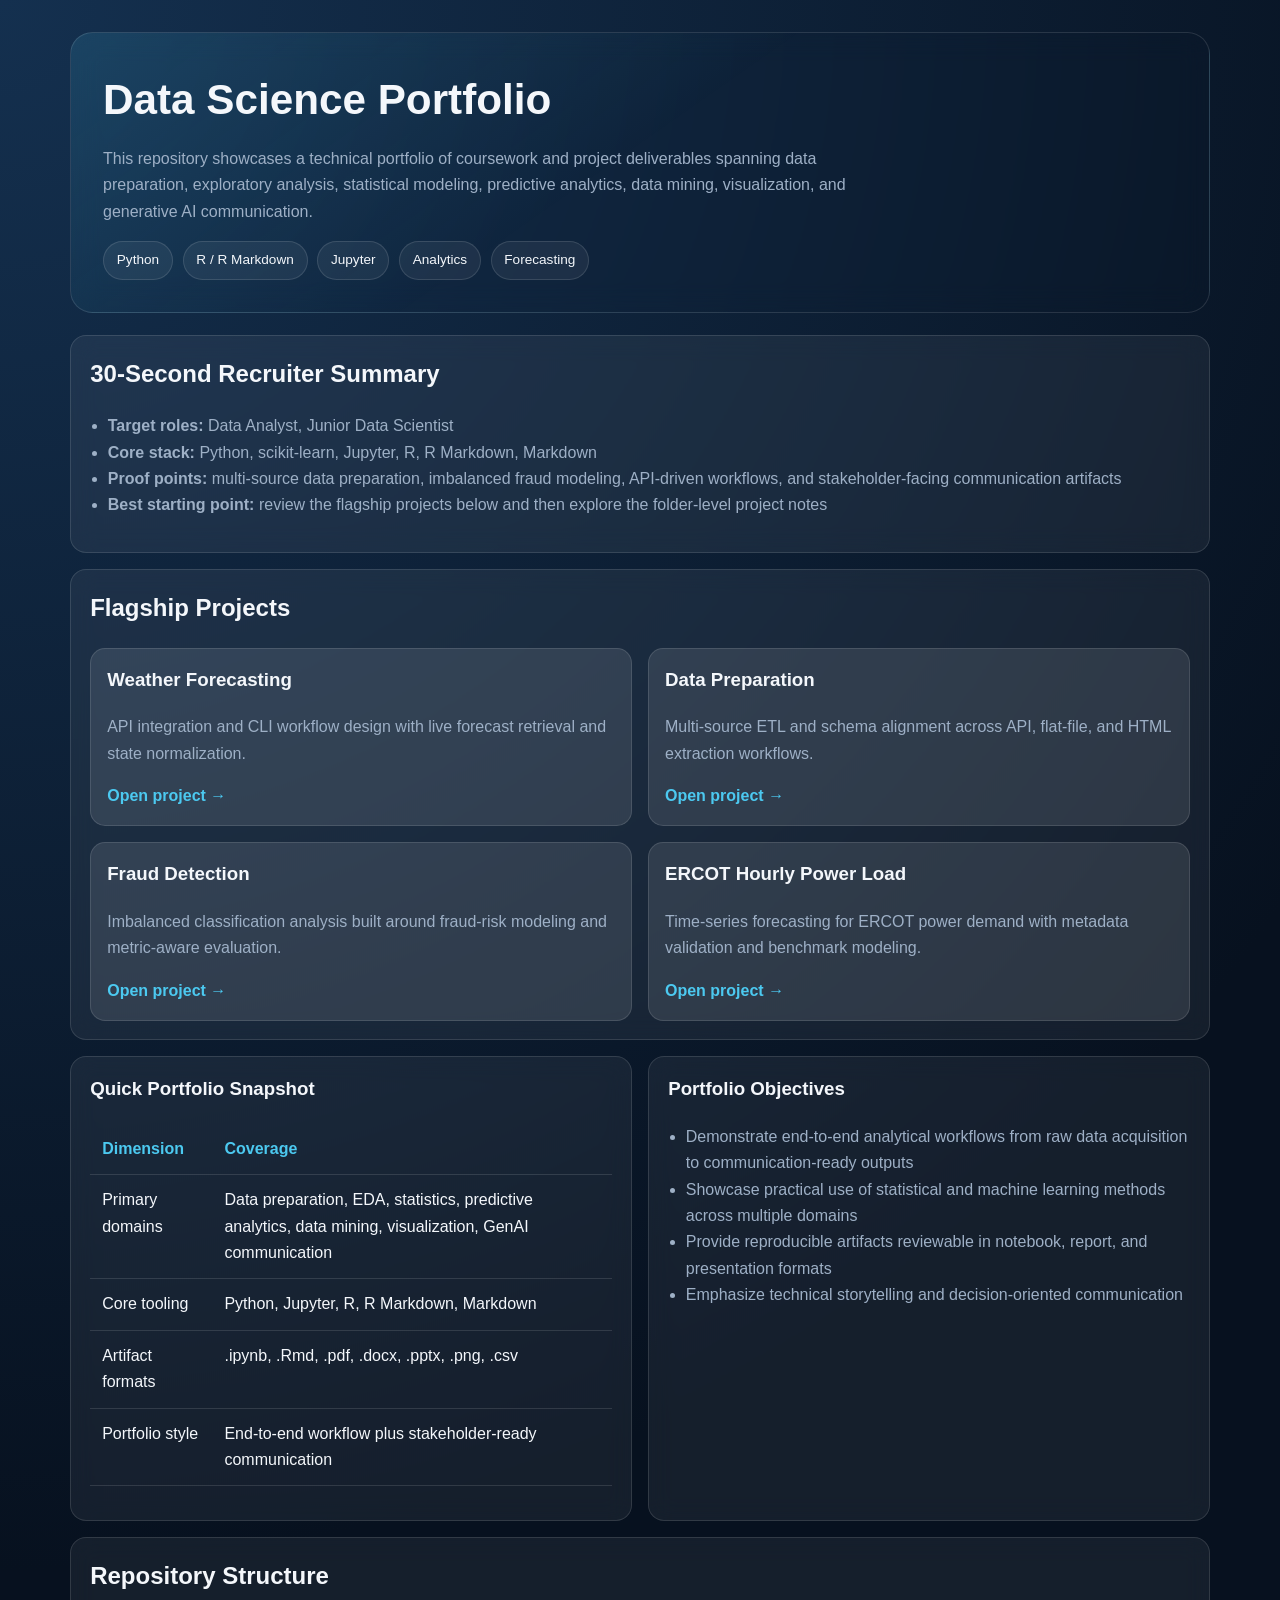
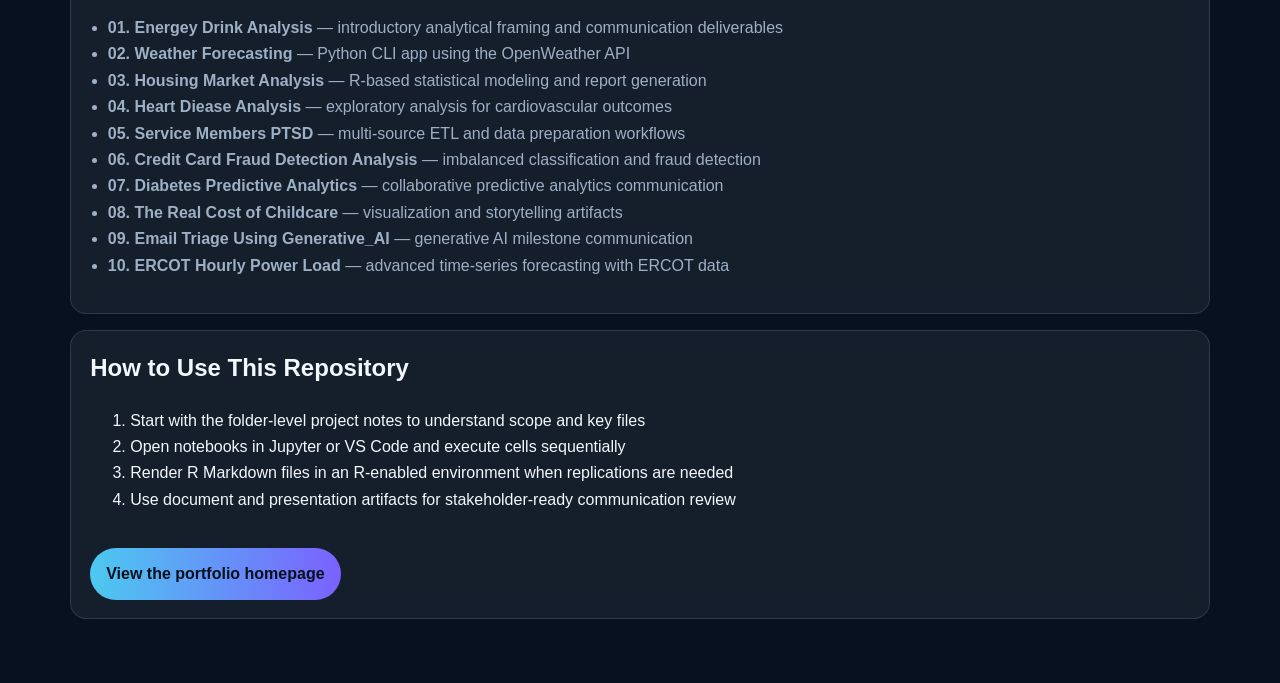
==== README.html @ 95c01aec "created readme.html" ====
<!DOCTYPE html>
<html lang="en">
  <head>
    <meta charset="UTF-8" />
    <meta name="viewport" content="width=device-width, initial-scale=1.0" />
    <title>Data Science Portfolio</title>
    <style>
      :root {
        --bg: #07111f;
        --bg-soft: #0f1c2e;
        --surface: rgba(255, 255, 255, 0.06);
        --surface-strong: rgba(255, 255, 255, 0.1);
        --text: #f4f7fb;
        --muted: #9eb0c6;
        --accent: #4cc9f0;
        --accent-2: #7b61ff;
        --border: rgba(255, 255, 255, 0.12);
      }

      * { box-sizing: border-box; }
      body {
        margin: 0;
        font-family: Inter, "Segoe UI", Roboto, Arial, sans-serif;
        line-height: 1.65;
        color: var(--text);
        background: radial-gradient(circle at top left, #14304f, var(--bg) 60%);
      }
      a { color: inherit; text-decoration: none; }
      .container {
        max-width: 1180px;
        margin: 0 auto;
        padding: 2rem 1.25rem 4rem;
      }
      .hero {
        background: linear-gradient(145deg, rgba(76, 201, 240, 0.14), transparent 48%);
        border: 1px solid var(--border);
        border-radius: 1.4rem;
        padding: 2rem;
        margin-bottom: 1.4rem;
        backdrop-filter: blur(14px);
      }
      .hero h1 { margin: 0 0 0.7rem; font-size: clamp(2rem, 3.3vw, 2.8rem); }
      .hero p { margin: 0; color: var(--muted); max-width: 780px; }
      .badges { display: flex; flex-wrap: wrap; gap: 0.6rem; margin-top: 1rem; }
      .badge {
        display: inline-block;
        padding: 0.45rem 0.8rem;
        border-radius: 999px;
        font-size: 0.85rem;
        background: var(--surface);
        border: 1px solid var(--border);
        color: var(--text);
      }
      .grid { display: grid; grid-template-columns: repeat(2, minmax(0, 1fr)); gap: 1rem; }
      .card {
        background: var(--surface);
        border: 1px solid var(--border);
        border-radius: 1rem;
        padding: 1.1rem 1.2rem;
        backdrop-filter: blur(12px);
      }
      h2, h3 { margin-top: 0; }
      ul { padding-left: 1.1rem; color: var(--muted); }
      table { width: 100%; border-collapse: collapse; margin: 1rem 0; }
      th, td { text-align: left; padding: 0.75rem; border-bottom: 1px solid var(--border); vertical-align: top; }
      th { color: var(--accent); }
      .project-list { display: grid; grid-template-columns: repeat(2, minmax(0, 1fr)); gap: 1rem; }
      .project-item {
        background: var(--surface-strong);
        border: 1px solid var(--border);
        border-radius: 0.95rem;
        padding: 1rem;
      }
      .project-item a { color: var(--accent); font-weight: 600; }
      .muted { color: var(--muted); }
      .cta { margin-top: 1.2rem; display: inline-block; padding: 0.8rem 1rem; border-radius: 999px; background: linear-gradient(90deg, var(--accent), var(--accent-2)); color: #04101c; font-weight: 700; }
      @media (max-width: 780px) {
        .grid, .project-list { grid-template-columns: 1fr; }
        .hero { padding: 1.3rem; }
      }
    </style>
  </head>
  <body>
    <div class="container">
      <section class="hero">
        <h1>Data Science Portfolio</h1>
        <p>
          This repository showcases a technical portfolio of coursework and project deliverables spanning data preparation,
          exploratory analysis, statistical modeling, predictive analytics, data mining, visualization, and generative AI communication.
        </p>
        <div class="badges">
          <span class="badge">Python</span>
          <span class="badge">R / R Markdown</span>
          <span class="badge">Jupyter</span>
          <span class="badge">Analytics</span>
          <span class="badge">Forecasting</span>
        </div>
      </section>

      <section class="card" style="margin-bottom: 1rem;">
        <h2>30-Second Recruiter Summary</h2>
        <ul>
          <li><strong>Target roles:</strong> Data Analyst, Junior Data Scientist</li>
          <li><strong>Core stack:</strong> Python, scikit-learn, Jupyter, R, R Markdown, Markdown</li>
          <li><strong>Proof points:</strong> multi-source data preparation, imbalanced fraud modeling, API-driven workflows, and stakeholder-facing communication artifacts</li>
          <li><strong>Best starting point:</strong> review the flagship projects below and then explore the folder-level project notes</li>
        </ul>
      </section>

      <section class="card" style="margin-bottom: 1rem;">
        <h2>Flagship Projects</h2>
        <div class="project-list">
          <div class="project-item">
            <h3>Weather Forecasting</h3>
            <p class="muted">API integration and CLI workflow design with live forecast retrieval and state normalization.</p>
            <a href="https://github.com/dweder70/wederstrandt_data_science_portfolio/tree/main/02.%20Weather%20Forecasting">Open project →</a>
          </div>
          <div class="project-item">
            <h3>Data Preparation</h3>
            <p class="muted">Multi-source ETL and schema alignment across API, flat-file, and HTML extraction workflows.</p>
            <a href="https://github.com/dweder70/wederstrandt_data_science_portfolio/tree/main/05.%20Service%20Members%20PTSD">Open project →</a>
          </div>
          <div class="project-item">
            <h3>Fraud Detection</h3>
            <p class="muted">Imbalanced classification analysis built around fraud-risk modeling and metric-aware evaluation.</p>
            <a href="https://github.com/dweder70/wederstrandt_data_science_portfolio/tree/main/06.%20Credit%20Card%20Fraud%20Detection%20Analysis">Open project →</a>
          </div>
          <div class="project-item">
            <h3>ERCOT Hourly Power Load</h3>
            <p class="muted">Time-series forecasting for ERCOT power demand with metadata validation and benchmark modeling.</p>
            <a href="https://github.com/dweder70/wederstrandt_data_science_portfolio/tree/main/09.%20Email%20Triage%20Using%20Generative_AI">Open project →</a>
          </div>
        </div>
      </section>

      <section class="grid" style="margin-bottom: 1rem;">
        <div class="card">
          <h3>Quick Portfolio Snapshot</h3>
          <table>
            <tr><th>Dimension</th><th>Coverage</th></tr>
            <tr><td>Primary domains</td><td>Data preparation, EDA, statistics, predictive analytics, data mining, visualization, GenAI communication</td></tr>
            <tr><td>Core tooling</td><td>Python, Jupyter, R, R Markdown, Markdown</td></tr>
            <tr><td>Artifact formats</td><td>.ipynb, .Rmd, .pdf, .docx, .pptx, .png, .csv</td></tr>
            <tr><td>Portfolio style</td><td>End-to-end workflow plus stakeholder-ready communication</td></tr>
          </table>
        </div>
        <div class="card">
          <h3>Portfolio Objectives</h3>
          <ul>
            <li>Demonstrate end-to-end analytical workflows from raw data acquisition to communication-ready outputs</li>
            <li>Showcase practical use of statistical and machine learning methods across multiple domains</li>
            <li>Provide reproducible artifacts reviewable in notebook, report, and presentation formats</li>
            <li>Emphasize technical storytelling and decision-oriented communication</li>
          </ul>
        </div>
      </section>

      <section class="card" style="margin-bottom: 1rem;">
        <h2>Repository Structure</h2>
        <ul>
          <li><strong>01. Energey Drink Analysis</strong> — introductory analytical framing and communication deliverables</li>
          <li><strong>02. Weather Forecasting</strong> — Python CLI app using the OpenWeather API</li>
          <li><strong>03. Housing Market Analysis</strong> — R-based statistical modeling and report generation</li>
          <li><strong>04. Heart Diease Analysis</strong> — exploratory analysis for cardiovascular outcomes</li>
          <li><strong>05. Service Members PTSD</strong> — multi-source ETL and data preparation workflows</li>
          <li><strong>06. Credit Card Fraud Detection Analysis</strong> — imbalanced classification and fraud detection</li>
          <li><strong>07. Diabetes Predictive Analytics</strong> — collaborative predictive analytics communication</li>
          <li><strong>08. The Real Cost of Childcare</strong> — visualization and storytelling artifacts</li>
          <li><strong>09. Email Triage Using Generative_AI</strong> — generative AI milestone communication</li>
          <li><strong>10. ERCOT Hourly Power Load</strong> — advanced time-series forecasting with ERCOT data</li>
        </ul>
      </section>

      <section class="card">
        <h2>How to Use This Repository</h2>
        <ol>
          <li>Start with the folder-level project notes to understand scope and key files</li>
          <li>Open notebooks in Jupyter or VS Code and execute cells sequentially</li>
          <li>Render R Markdown files in an R-enabled environment when replications are needed</li>
          <li>Use document and presentation artifacts for stakeholder-ready communication review</li>
        </ol>
        <a class="cta" href="index.html">View the portfolio homepage</a>
      </section>
    </div>
  </body>
</html>
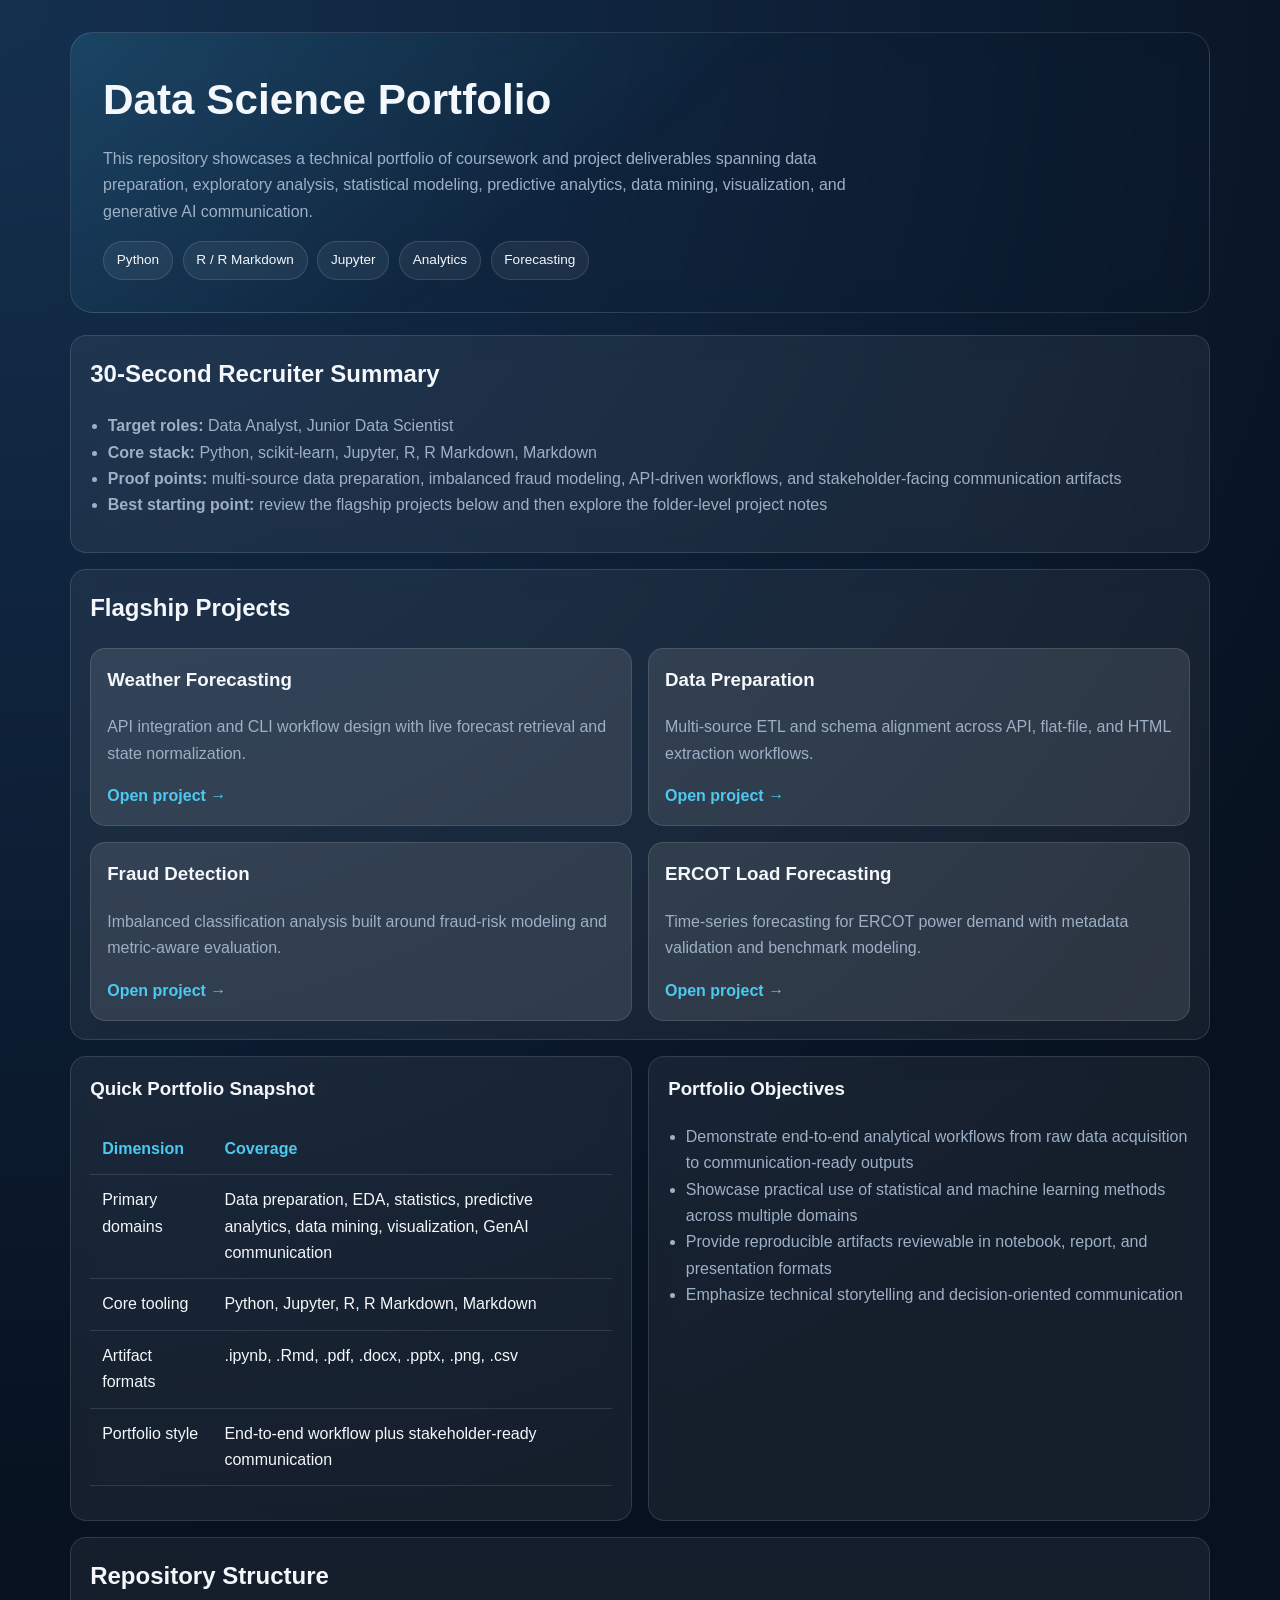
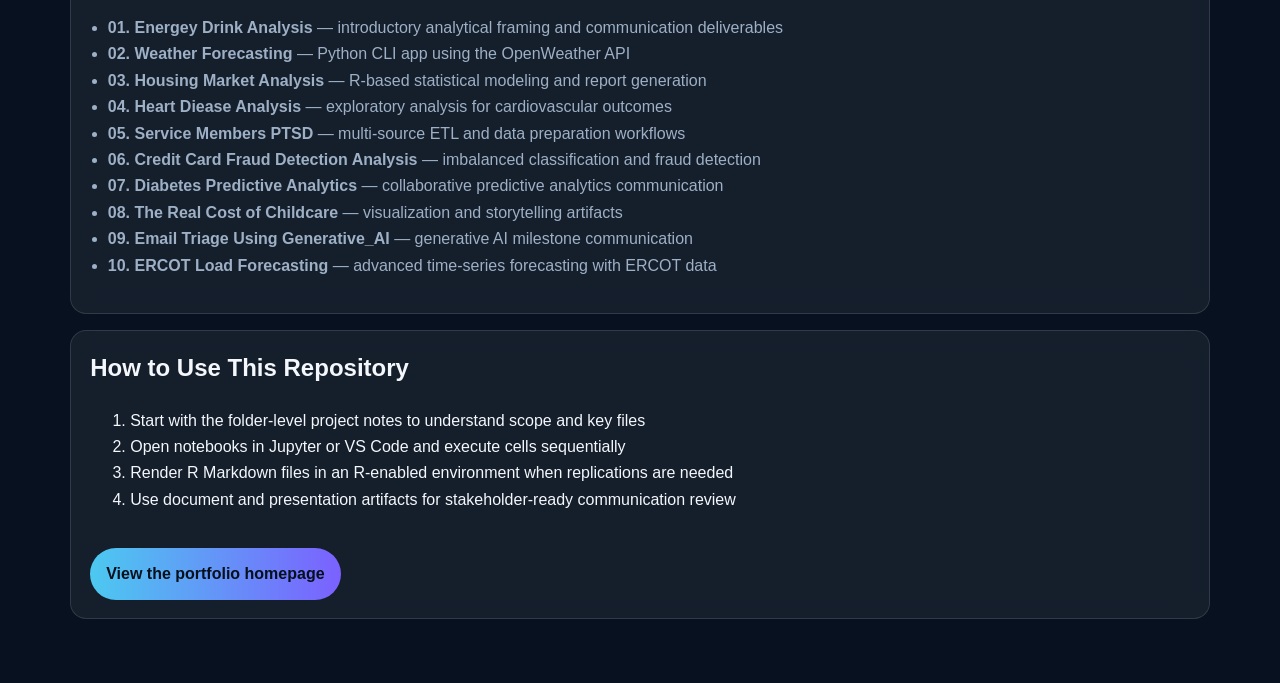
==== commit c3f522e4: "Rename project from ERCOT Hourly Power Load to ERCOT Load Forecasting" ====
--- a/README.html
+++ b/README.html
@@ -126,7 +126,7 @@
             <a href="https://github.com/dweder70/wederstrandt_data_science_portfolio/tree/main/06.%20Credit%20Card%20Fraud%20Detection%20Analysis">Open project →</a>
           </div>
           <div class="project-item">
-            <h3>ERCOT Hourly Power Load</h3>
+            <h3>ERCOT Load Forecasting</h3>
             <p class="muted">Time-series forecasting for ERCOT power demand with metadata validation and benchmark modeling.</p>
             <a href="https://github.com/dweder70/wederstrandt_data_science_portfolio/tree/main/09.%20Email%20Triage%20Using%20Generative_AI">Open project →</a>
           </div>
@@ -167,7 +167,7 @@
           <li><strong>07. Diabetes Predictive Analytics</strong> — collaborative predictive analytics communication</li>
           <li><strong>08. The Real Cost of Childcare</strong> — visualization and storytelling artifacts</li>
           <li><strong>09. Email Triage Using Generative_AI</strong> — generative AI milestone communication</li>
-          <li><strong>10. ERCOT Hourly Power Load</strong> — advanced time-series forecasting with ERCOT data</li>
+          <li><strong>10. ERCOT Load Forecasting</strong> — advanced time-series forecasting with ERCOT data</li>
         </ul>
       </section>
 
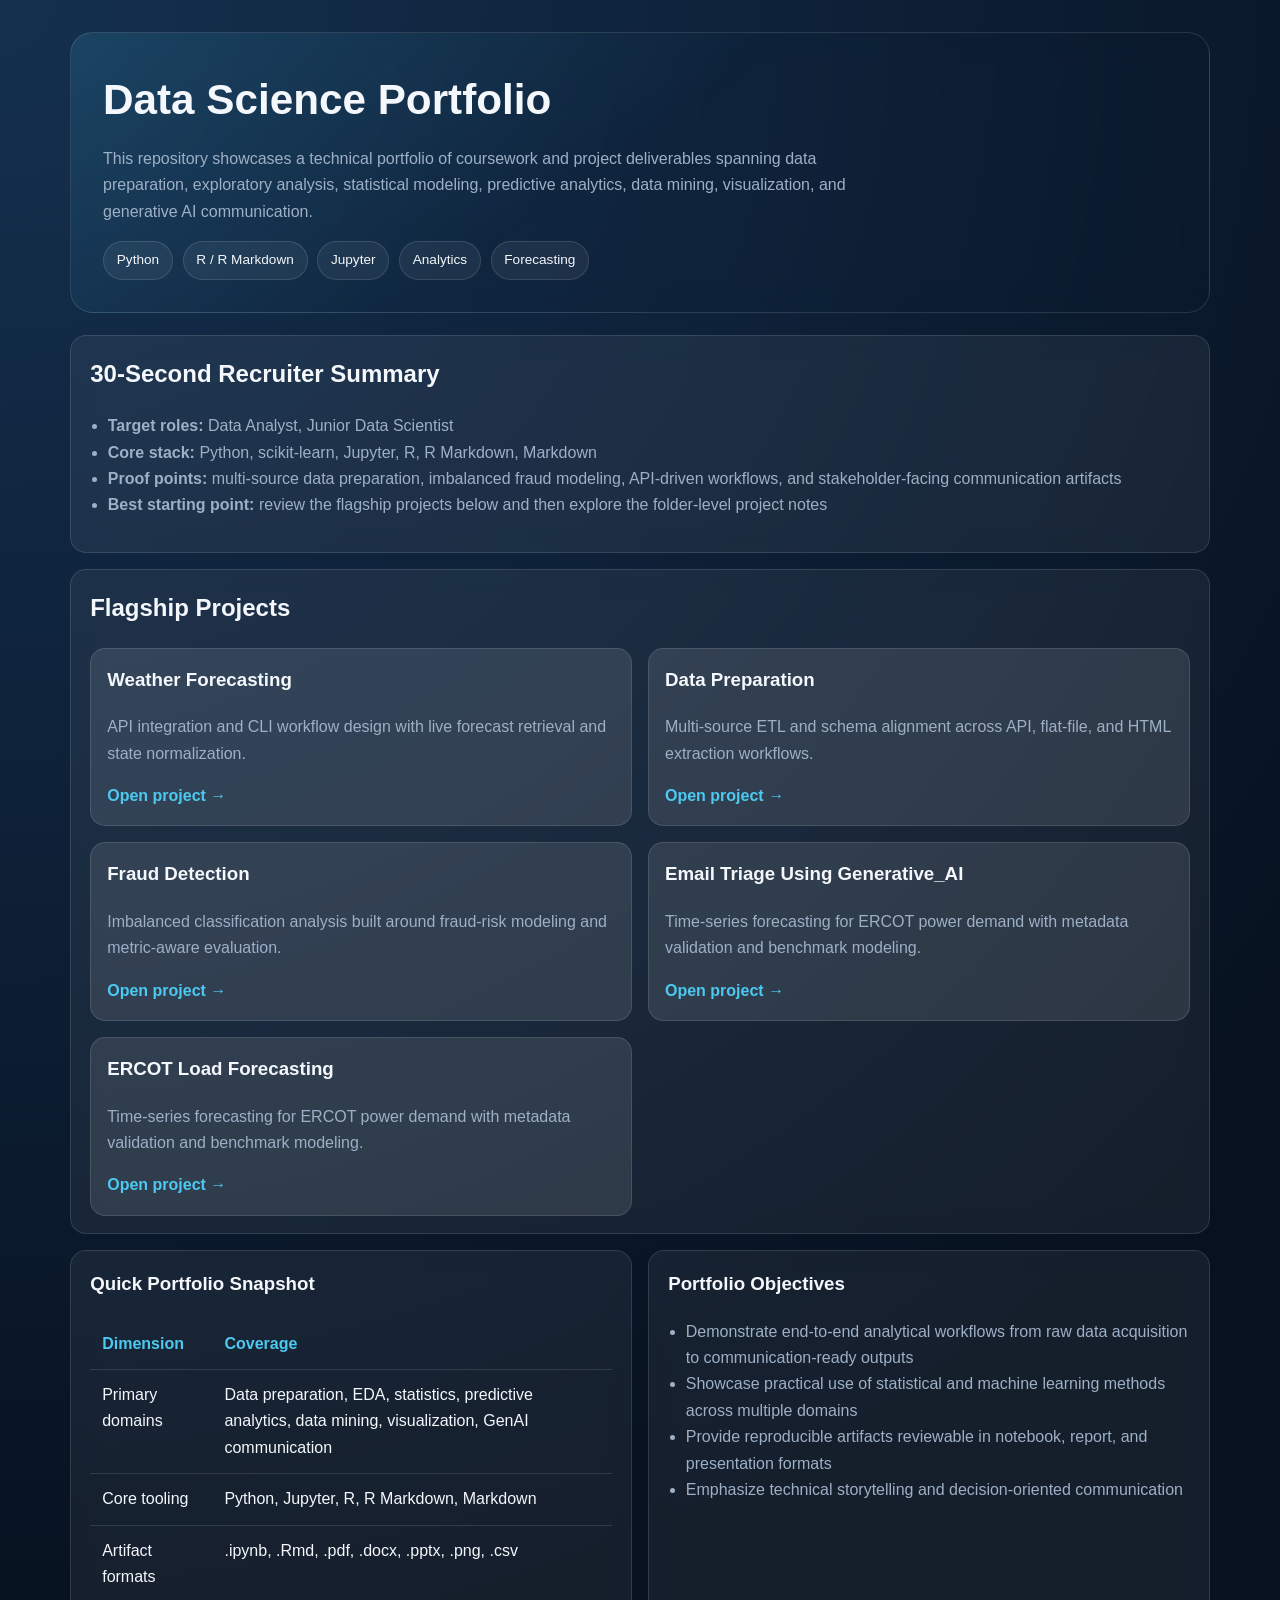
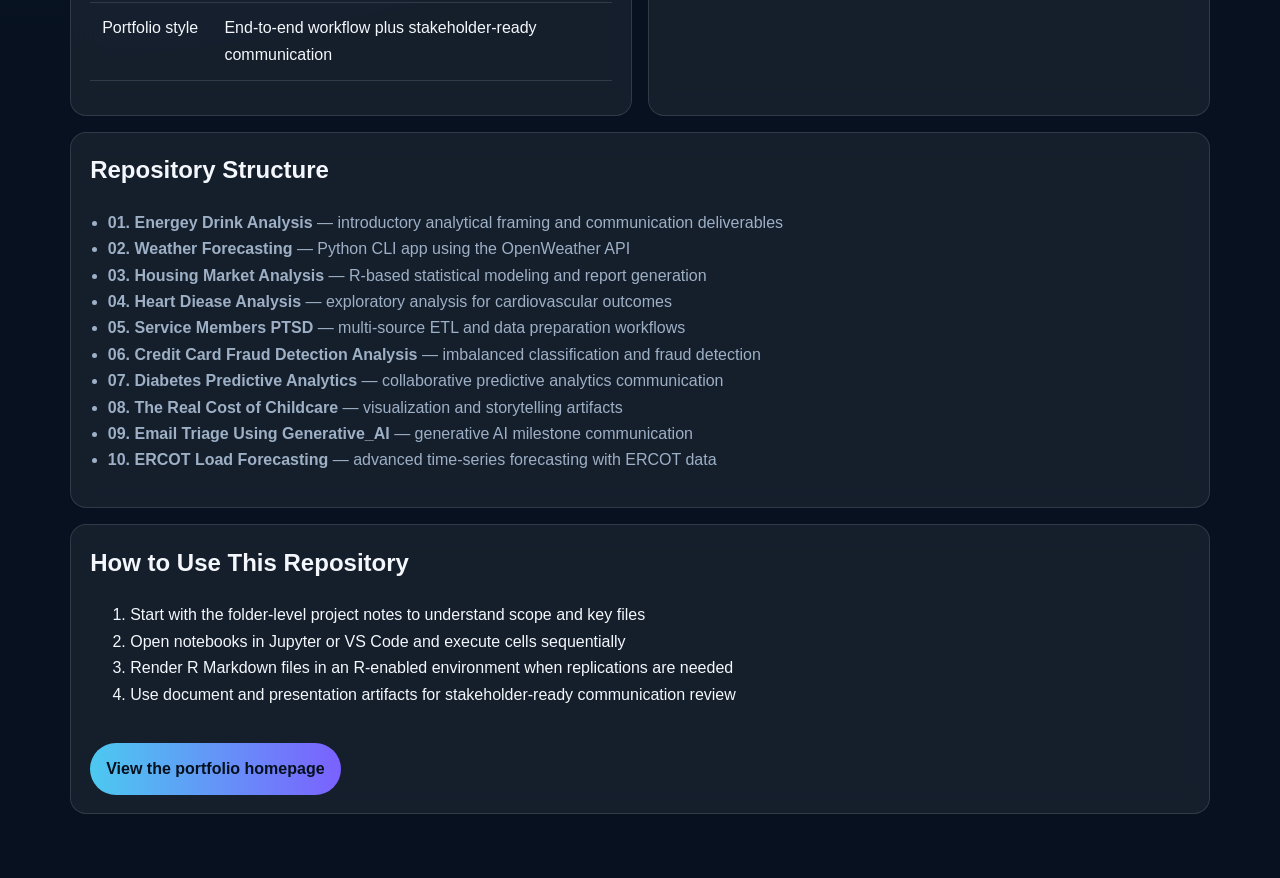
==== commit e09b047a: "Update project titles in README.html" ====
--- a/README.html
+++ b/README.html
@@ -126,10 +126,15 @@
             <a href="https://github.com/dweder70/wederstrandt_data_science_portfolio/tree/main/06.%20Credit%20Card%20Fraud%20Detection%20Analysis">Open project →</a>
           </div>
           <div class="project-item">
-            <h3>ERCOT Load Forecasting</h3>
+            <h3>Email Triage Using Generative_AI</h3>
             <p class="muted">Time-series forecasting for ERCOT power demand with metadata validation and benchmark modeling.</p>
             <a href="https://github.com/dweder70/wederstrandt_data_science_portfolio/tree/main/09.%20Email%20Triage%20Using%20Generative_AI">Open project →</a>
           </div>
+          <div class="project-item">
+            <h3>ERCOT Load Forecasting</h3>
+            <p class="muted">Time-series forecasting for ERCOT power demand with metadata validation and benchmark modeling.</p>
+            <a href="https://github.com/dweder70/wederstrandt_data_science_portfolio/tree/main/10.%20ERCOT%20Load%20Forecasting">Open project →</a>
+          </div>          
         </div>
       </section>
 
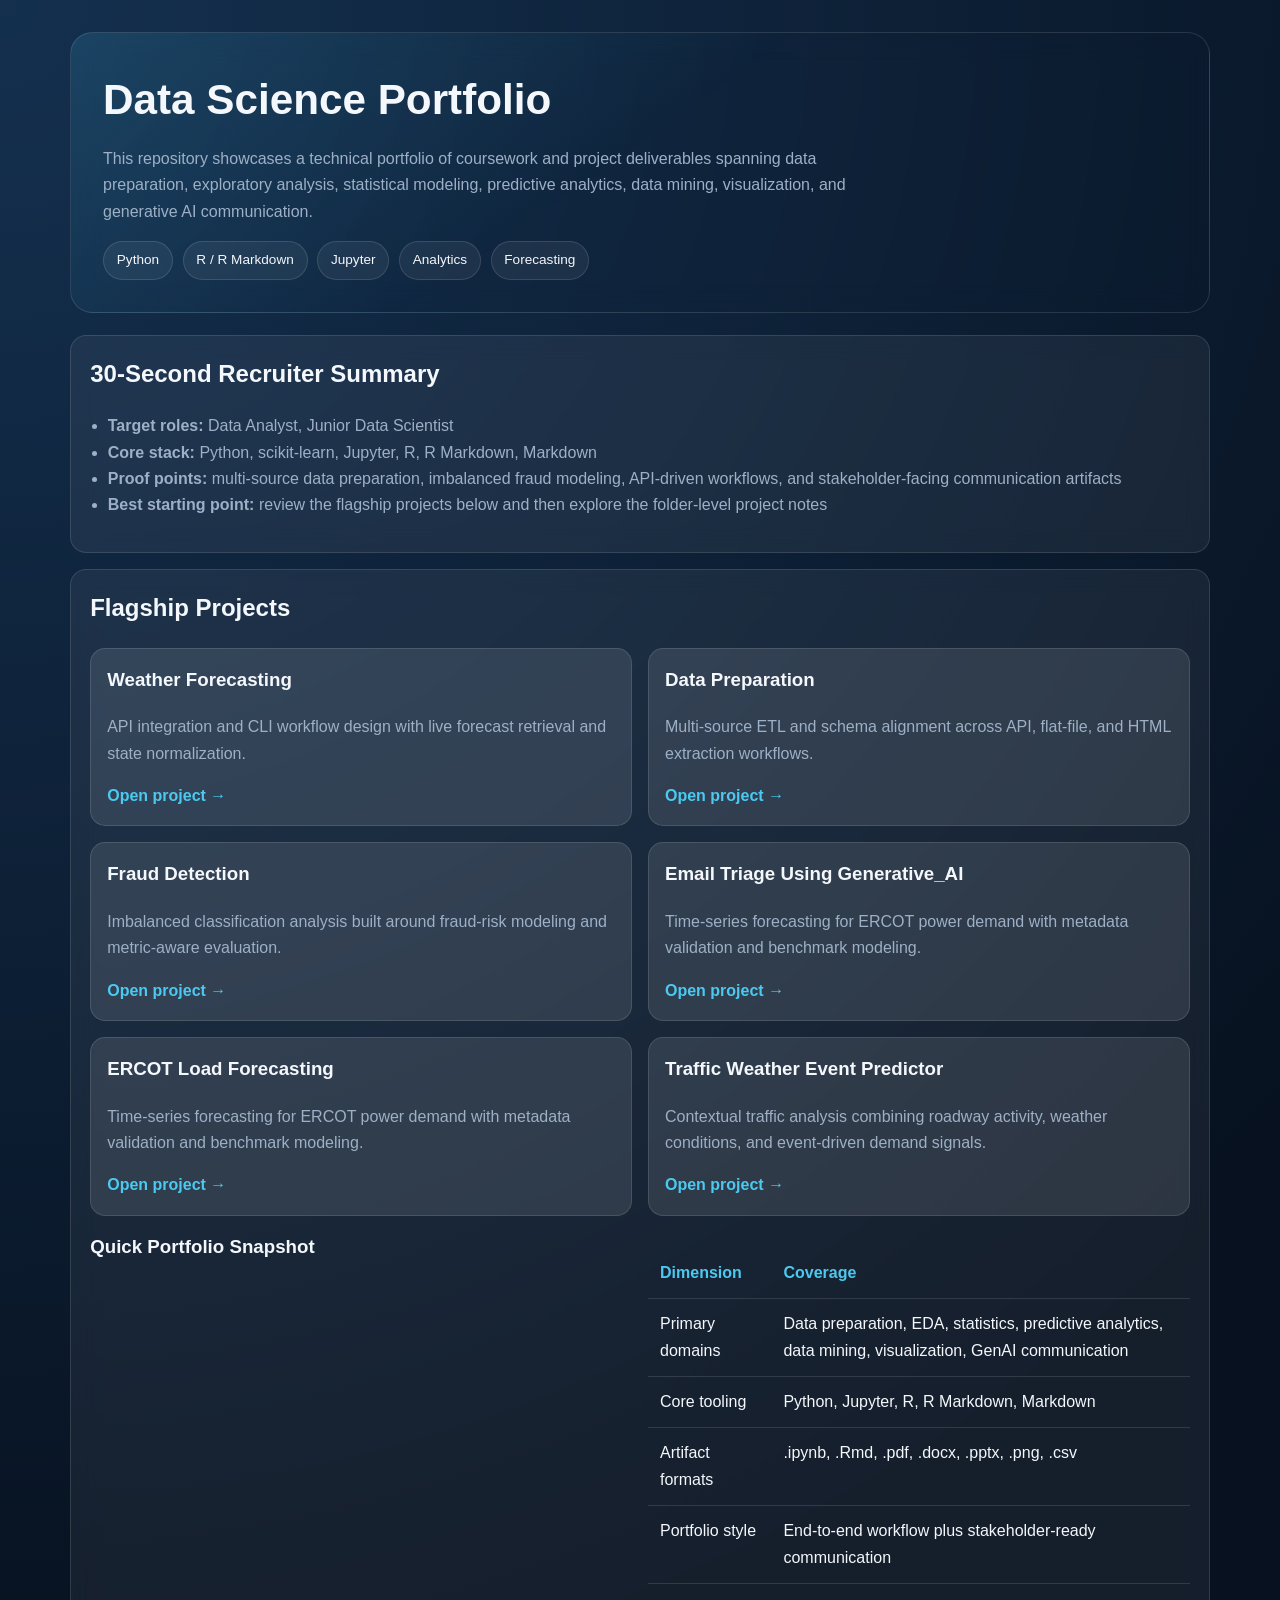
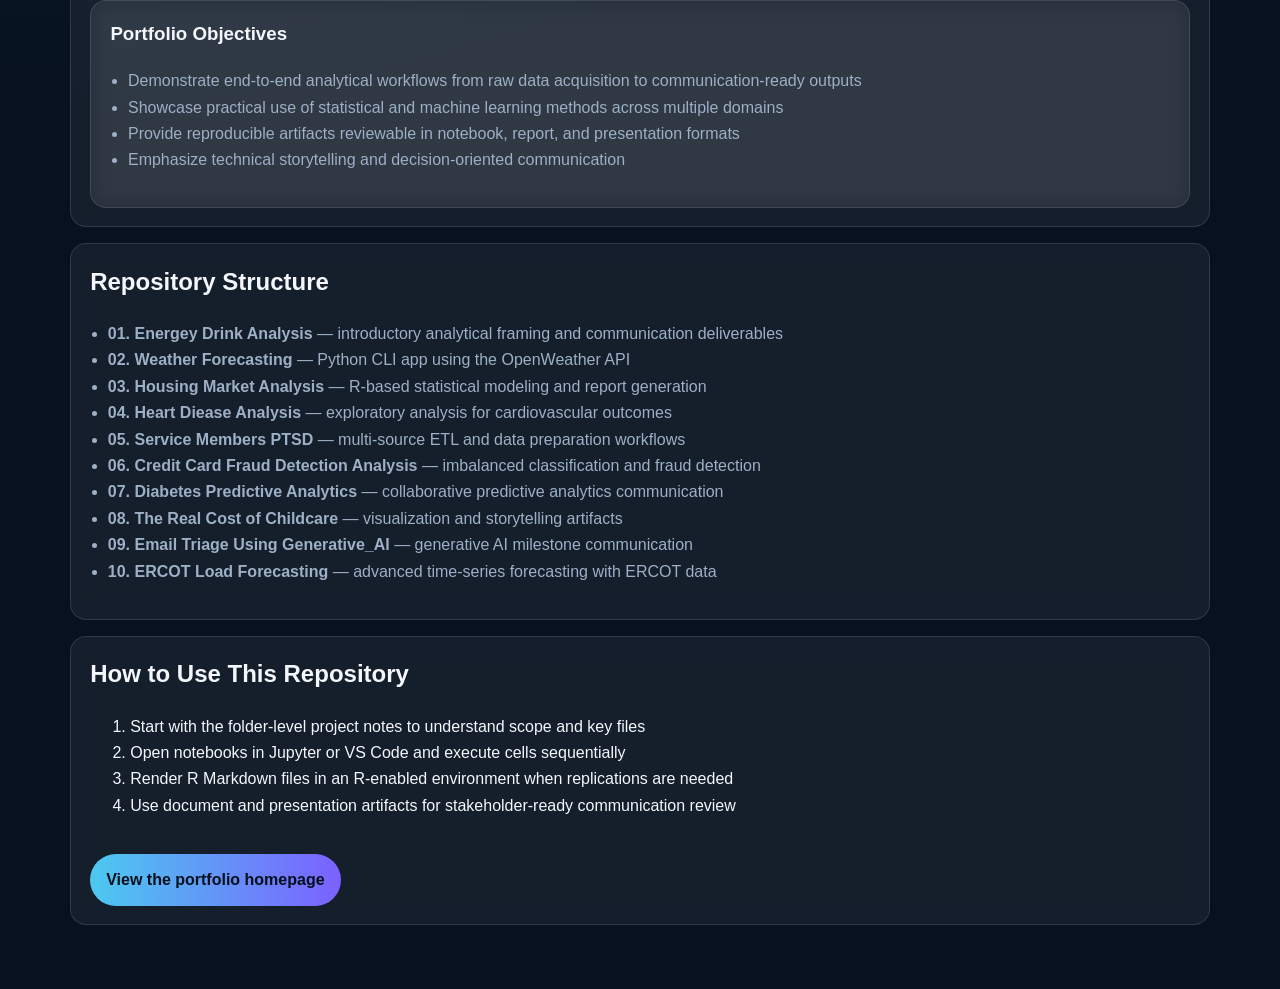
==== commit d3946111: "adding traffic weather event project" ====
--- a/README.html
+++ b/README.html
@@ -135,11 +135,11 @@
             <p class="muted">Time-series forecasting for ERCOT power demand with metadata validation and benchmark modeling.</p>
             <a href="https://github.com/dweder70/wederstrandt_data_science_portfolio/tree/main/10.%20ERCOT%20Load%20Forecasting">Open project →</a>
           </div>          
-        </div>
-      </section>
-
-      <section class="grid" style="margin-bottom: 1rem;">
-        <div class="card">
+          <div class="project-item">
+            <h3>Traffic Weather Event Predictor</h3>
+            <p class="muted">Contextual traffic analysis combining roadway activity, weather conditions, and event-driven demand signals.</p>
+            <a href="https://github.com/dweder70/wederstrandt_data_science_portfolio/tree/main/11.%20Traffic%20Weather%20Event%20Predictor">Open project →</a>
+          </div>
           <h3>Quick Portfolio Snapshot</h3>
           <table>
             <tr><th>Dimension</th><th>Coverage</th></tr>
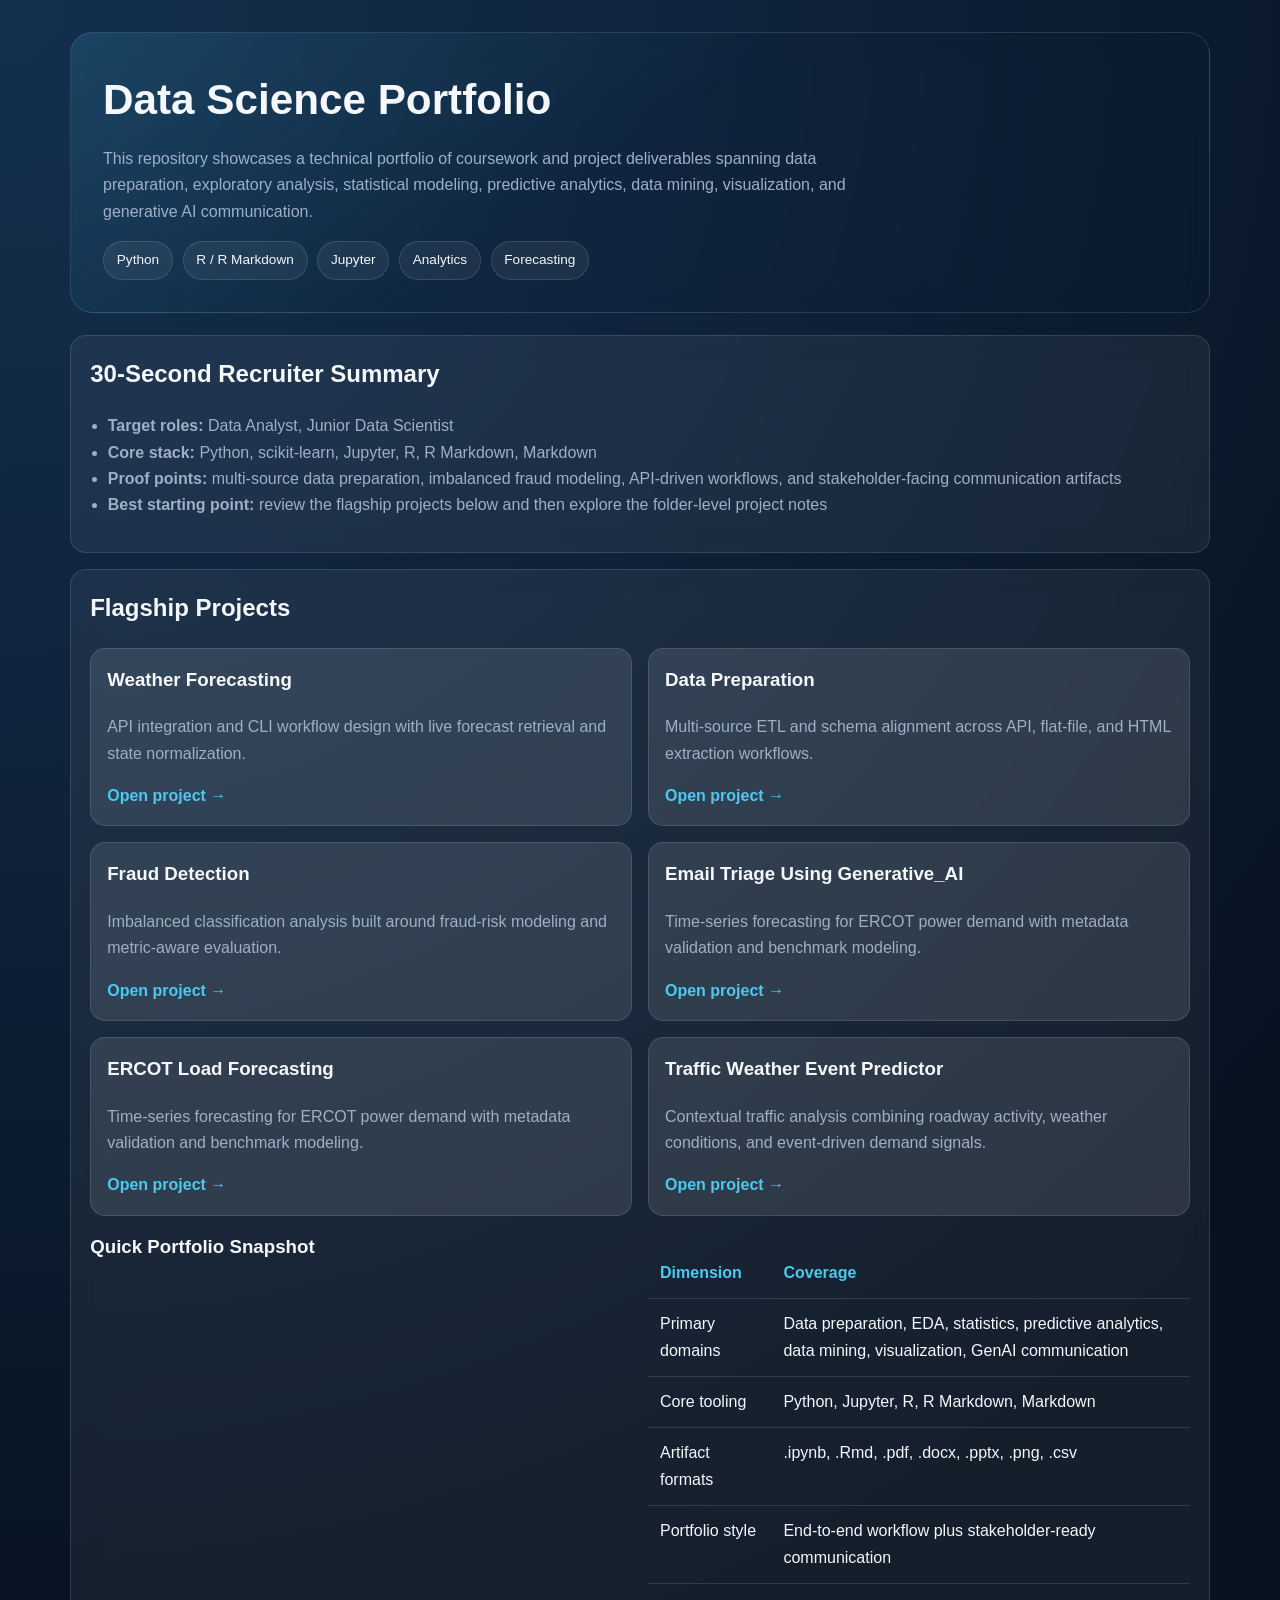
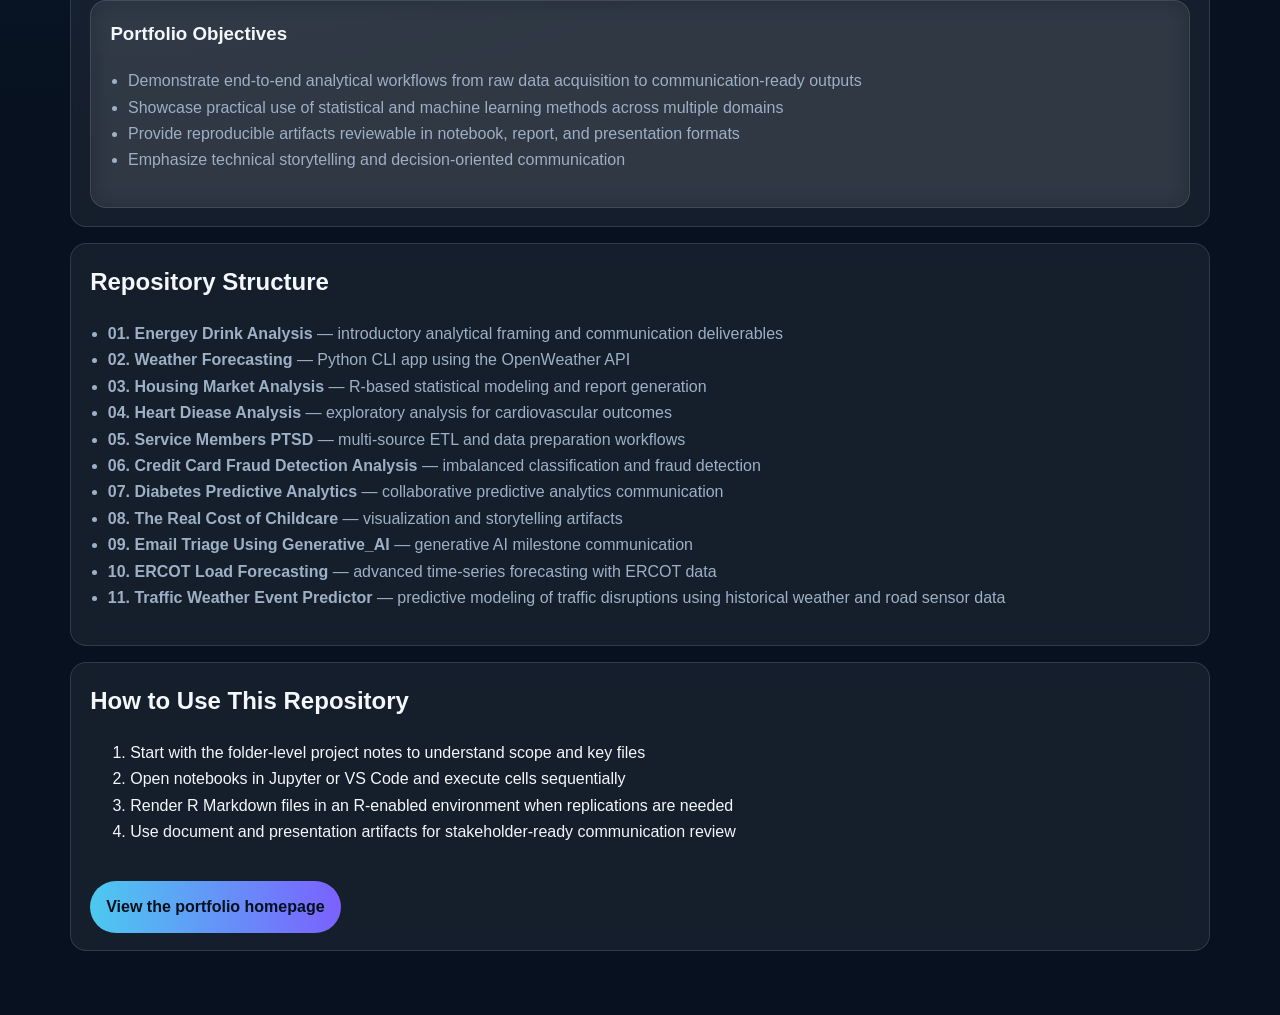
==== commit 67609de8: "Update README.html adding traffic project" ====
--- a/README.html
+++ b/README.html
@@ -173,6 +173,7 @@
           <li><strong>08. The Real Cost of Childcare</strong> — visualization and storytelling artifacts</li>
           <li><strong>09. Email Triage Using Generative_AI</strong> — generative AI milestone communication</li>
           <li><strong>10. ERCOT Load Forecasting</strong> — advanced time-series forecasting with ERCOT data</li>
+          <li><strong>11. Traffic Weather Event Predictor</strong> — predictive modeling of traffic disruptions using historical weather and road sensor data</li>
         </ul>
       </section>
 
